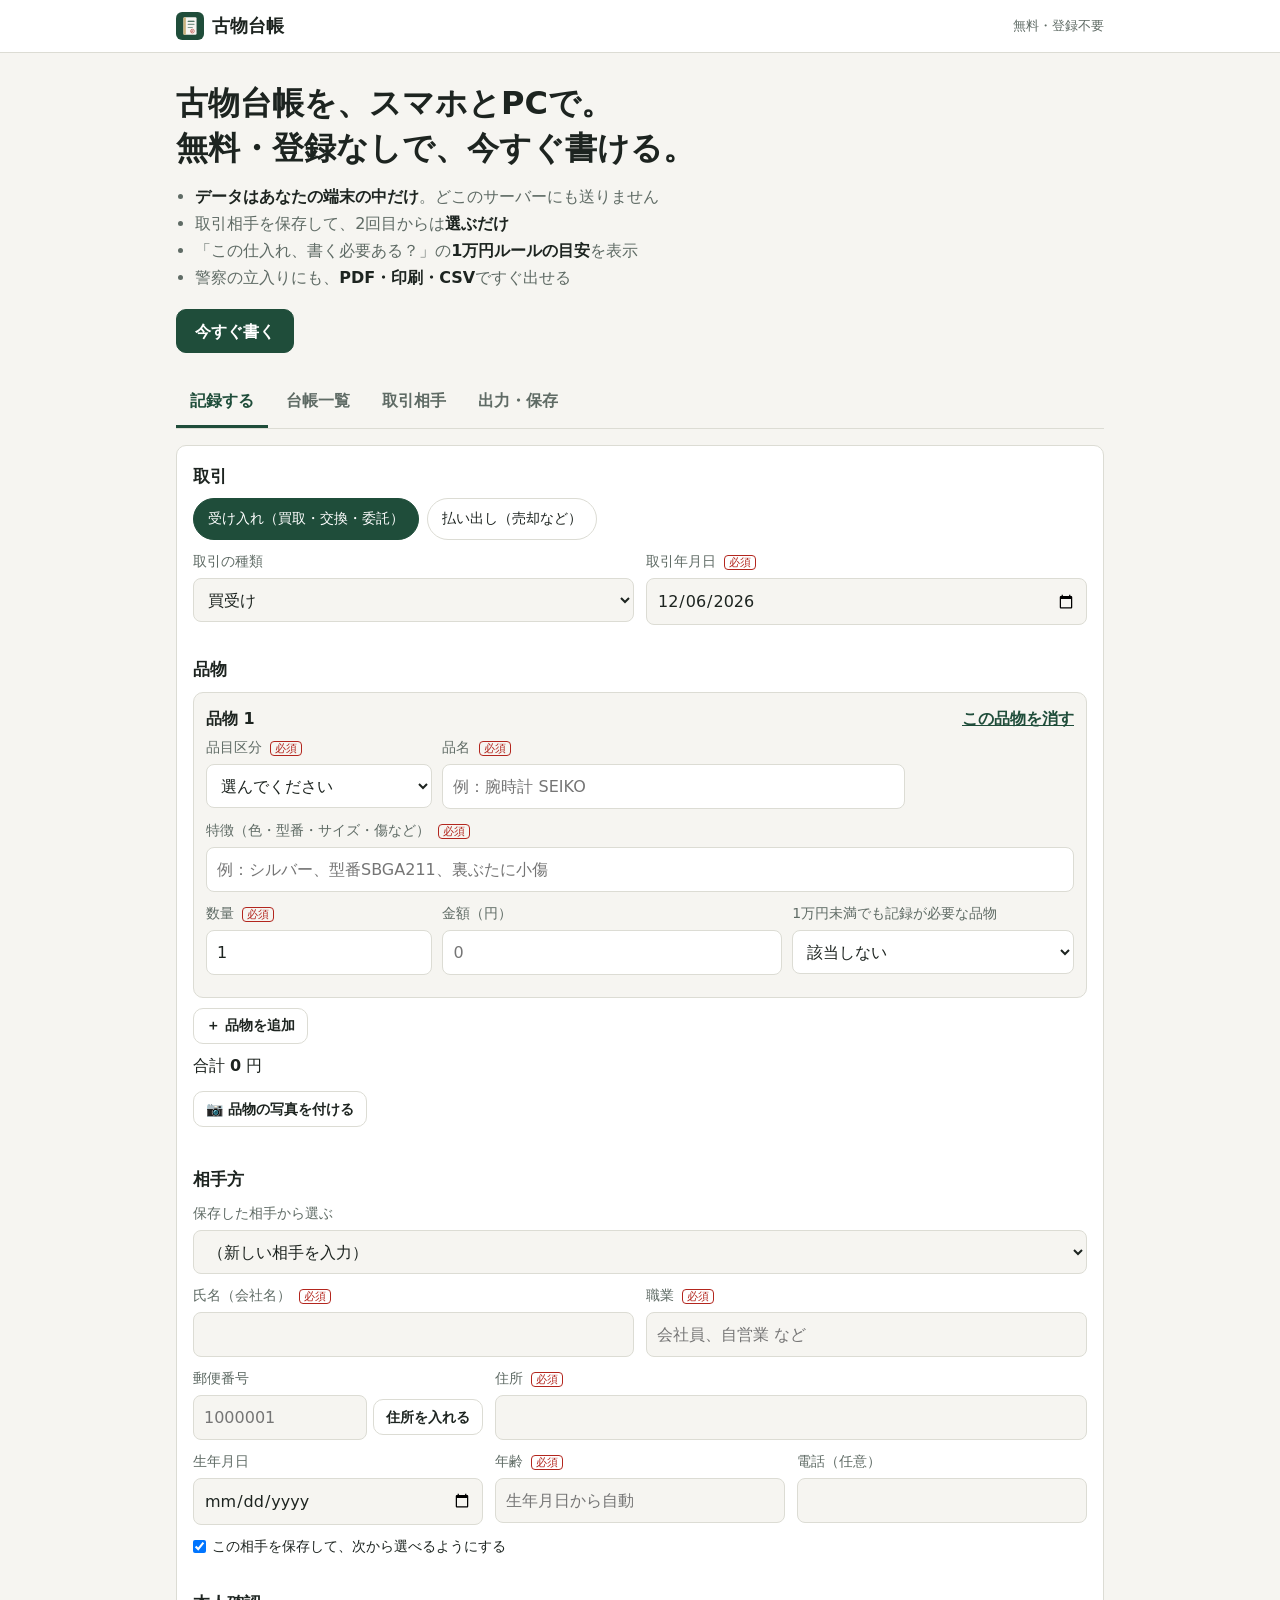
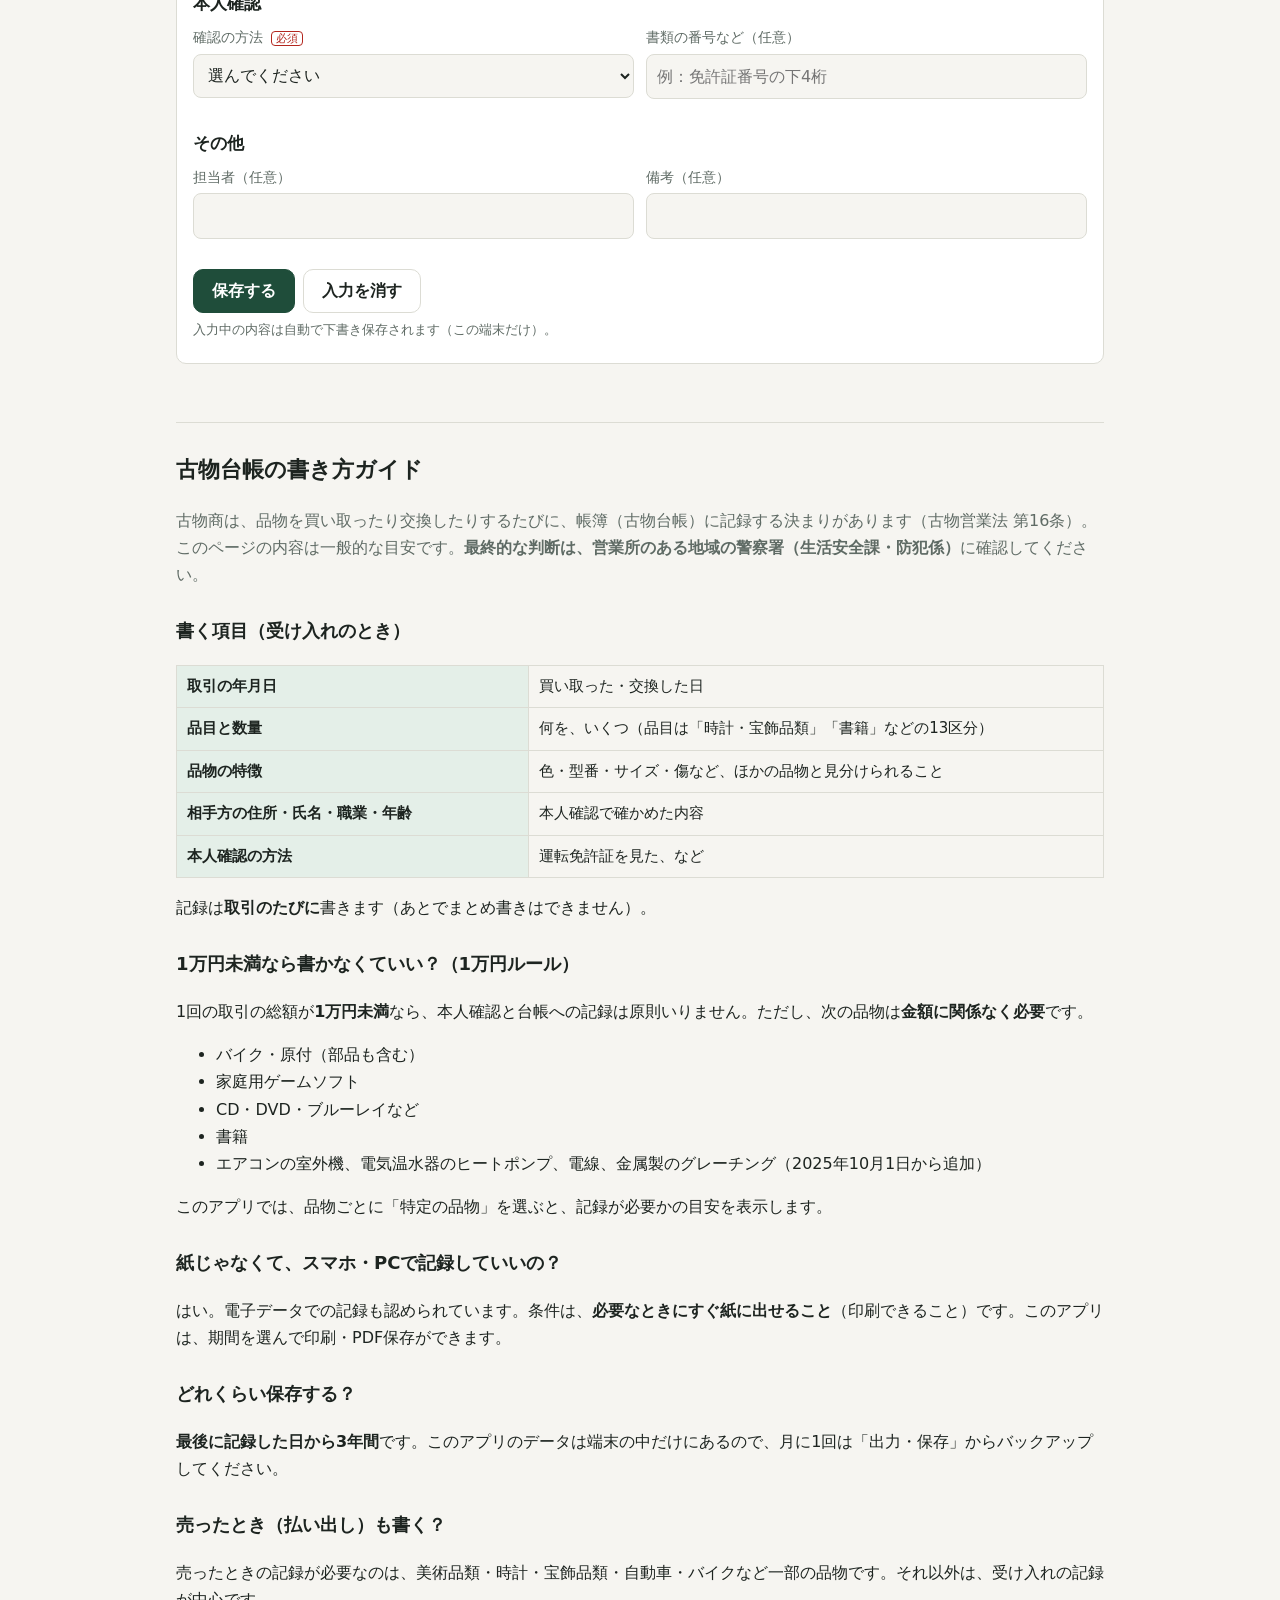
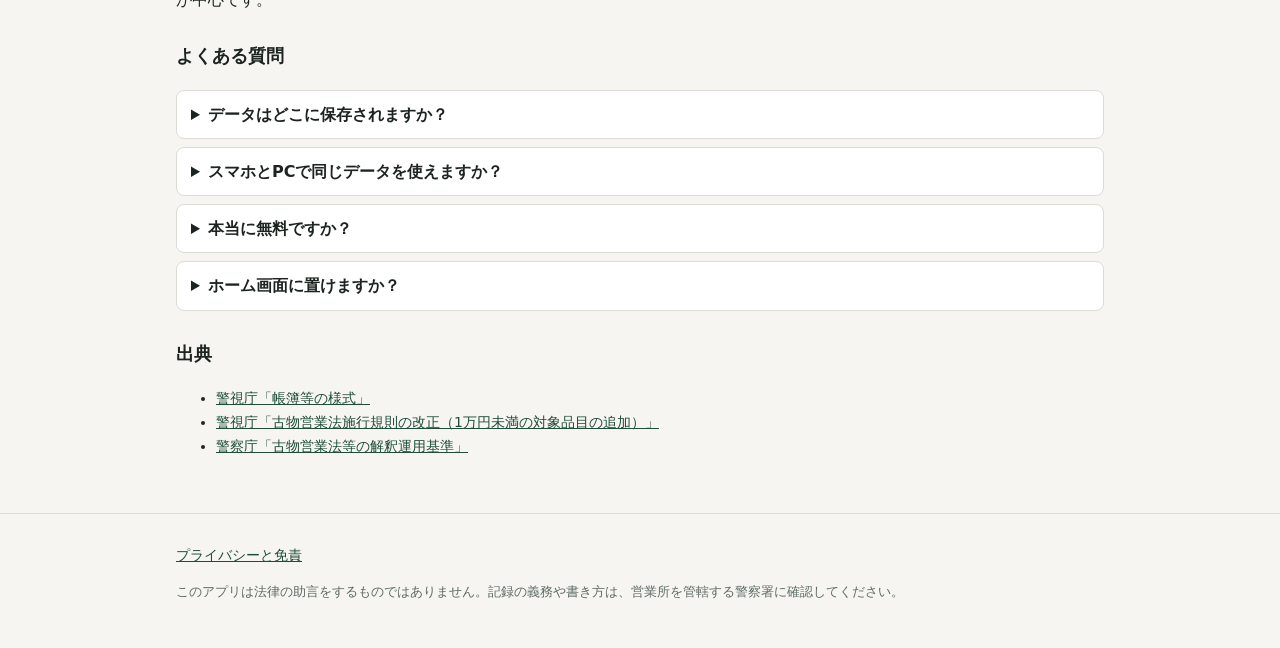
==== index.html @ 2e60dbf2 "古物台帳 #002: first version (on-device storage, 1万円ルール, PDF/CSV, backup) Co-Authored-By: Claude Opus 5." ====
<!doctype html>
<html lang="ja">
<head>
<meta charset="utf-8">
<meta name="viewport" content="width=device-width,initial-scale=1,viewport-fit=cover">
<meta http-equiv="Content-Security-Policy" content="default-src 'self'; script-src 'self'; style-src 'self'; img-src 'self' blob: data:; connect-src 'self' https://zipcloud.ibsnet.co.jp; object-src 'none'; base-uri 'self'; form-action 'none'">
<title>古物台帳アプリ（無料・登録不要）｜スマホとPCで書ける電子の古物台帳</title>
<meta name="description" content="古物商の台帳（帳簿）を、スマホ・PCで無料で書けるWebアプリ。登録不要で、データはあなたの端末の中だけに保存。取引相手の呼び出し、1万円ルールの目安、PDF・CSV出力に対応。">
<meta name="theme-color" content="#1f4d3a">
<meta property="og:type" content="website">
<meta property="og:title" content="古物台帳アプリ（無料・登録不要）">
<meta property="og:description" content="古物商の台帳を、スマホ・PCで無料で。データは端末の中だけ。PDF・CSV出力、1万円ルールの目安つき。">
<meta name="twitter:card" content="summary">
<link rel="manifest" href="manifest.webmanifest">
<link rel="icon" href="icons/icon.svg" type="image/svg+xml">
<link rel="apple-touch-icon" href="icons/icon-180.png">
<link rel="stylesheet" href="style.css">
</head>
<body>
<header class="site-head">
  <div class="wrap head-row">
    <a class="logo" href="./"><img src="icons/icon.svg" alt="" width="28" height="28">古物台帳</a>
    <span class="head-note">無料・登録不要</span>
  </div>
</header>

<main>
<section class="hero">
  <div class="wrap">
    <h1>古物台帳を、スマホとPCで。<br>無料・登録なしで、今すぐ書ける。</h1>
    <ul class="points">
      <li><b>データはあなたの端末の中だけ</b>。どこのサーバーにも送りません</li>
      <li>取引相手を保存して、2回目からは<b>選ぶだけ</b></li>
      <li>「この仕入れ、書く必要ある？」の<b>1万円ルールの目安</b>を表示</li>
      <li>警察の立入りにも、<b>PDF・印刷・CSV</b>ですぐ出せる</li>
    </ul>
    <a class="btn primary" href="#app">今すぐ書く</a>
  </div>
</section>

<section id="app" class="wrap app" aria-label="古物台帳">
  <div id="banner" class="banner" hidden></div>

  <nav class="tabs" role="tablist">
    <button role="tab" data-tab="form" aria-selected="true">記録する</button>
    <button role="tab" data-tab="list">台帳一覧</button>
    <button role="tab" data-tab="partners">取引相手</button>
    <button role="tab" data-tab="export">出力・保存</button>
  </nav>

  <!-- 記録する -->
  <div class="panel" data-panel="form">
    <form id="recForm" autocomplete="off" novalidate>
      <div id="editNote" class="edit-note" hidden>編集中の記録です。<button type="button" class="link" id="cancelEdit">新しく書くに戻る</button></div>

      <fieldset>
        <legend>取引</legend>
        <div class="seg" role="radiogroup" aria-label="区分">
          <label><input type="radio" name="kind" value="受入" checked><span>受け入れ（買取・交換・委託）</span></label>
          <label><input type="radio" name="kind" value="払出"><span>払い出し（売却など）</span></label>
        </div>
        <div class="grid2">
          <label>取引の種類
            <select name="txType"></select>
          </label>
          <label>取引年月日 <em class="req">必須</em>
            <input type="date" name="date" required>
          </label>
        </div>
      </fieldset>

      <fieldset>
        <legend>品物</legend>
        <div id="items"></div>
        <button type="button" class="btn ghost small" id="addItem">＋ 品物を追加</button>
        <div class="total-row">
          <span>合計 <b id="totalYen">0</b> 円</span>
          <span id="judge" class="judge" hidden></span>
        </div>
        <p id="judgeNote" class="hint" hidden></p>
        <div class="photos">
          <label class="btn ghost small file-btn">📷 品物の写真を付ける
            <input type="file" id="photoInput" accept="image/*" multiple hidden>
          </label>
          <div id="photoList" class="photo-list"></div>
        </div>
      </fieldset>

      <fieldset>
        <legend>相手方</legend>
        <label>保存した相手から選ぶ
          <select id="partnerPick"><option value="">（新しい相手を入力）</option></select>
        </label>
        <div class="grid2">
          <label>氏名（会社名） <em class="req" data-req>必須</em>
            <input name="pName" autocomplete="off">
          </label>
          <label>職業 <em class="req" data-req>必須</em>
            <input name="pJob" list="jobList" placeholder="会社員、自営業 など">
            <datalist id="jobList"><option>会社員</option><option>自営業</option><option>公務員</option><option>パート・アルバイト</option><option>学生</option><option>主婦・主夫</option><option>無職</option><option>会社役員</option></datalist>
          </label>
        </div>
        <div class="grid3">
          <label>郵便番号
            <span class="inline"><input name="pZip" inputmode="numeric" placeholder="1000001" maxlength="8"><button type="button" class="btn ghost small" id="zipBtn">住所を入れる</button></span>
          </label>
          <label class="span2">住所 <em class="req" data-req>必須</em>
            <input name="pAddress">
          </label>
        </div>
        <div class="grid3">
          <label>生年月日
            <input type="date" name="pBirth">
          </label>
          <label>年齢 <em class="req" data-req>必須</em>
            <input name="pAge" inputmode="numeric" placeholder="生年月日から自動">
          </label>
          <label>電話（任意）
            <input name="pPhone" inputmode="tel">
          </label>
        </div>
        <label class="check"><input type="checkbox" name="savePartner" checked> この相手を保存して、次から選べるようにする</label>
      </fieldset>

      <fieldset>
        <legend>本人確認</legend>
        <div class="grid2">
          <label>確認の方法 <em class="req" data-req>必須</em>
            <select name="idMethod">
              <option value="">選んでください</option>
              <optgroup label="対面">
                <option>運転免許証の提示</option>
                <option>マイナンバーカードの提示（表面）</option>
                <option>健康保険証等の提示</option>
                <option>在留カード・特別永住者証明書の提示</option>
                <option>その他の身分証明書の提示</option>
              </optgroup>
              <optgroup label="非対面">
                <option>本人限定受取郵便等で確認</option>
                <option>電子署名・公的個人認証で確認</option>
                <option>身分証の写し＋転送不要郵便等で確認</option>
              </optgroup>
              <optgroup label="その他">
                <option>その他（備考に記入）</option>
              </optgroup>
            </select>
          </label>
          <label>書類の番号など（任意）
            <input name="idNote" placeholder="例：免許証番号の下4桁">
          </label>
        </div>
      </fieldset>

      <fieldset>
        <legend>その他</legend>
        <div class="grid2">
          <label>担当者（任意）<input name="staff"></label>
          <label>備考（任意）<input name="memo"></label>
        </div>
      </fieldset>

      <div class="actions">
        <button type="submit" class="btn primary" id="saveBtn">保存する</button>
        <button type="button" class="btn ghost" id="clearBtn">入力を消す</button>
        <button type="button" class="btn danger" id="deleteBtn" hidden>この記録を削除</button>
      </div>
      <p class="hint">入力中の内容は自動で下書き保存されます（この端末だけ）。</p>
    </form>
  </div>

  <!-- 台帳一覧 -->
  <div class="panel" data-panel="list" hidden>
    <div class="filters">
      <label>月 <input type="month" id="fMonth"></label>
      <label class="check"><input type="checkbox" id="fAll"> すべての期間</label>
      <label>区分
        <select id="fKind"><option value="">すべて</option><option>受入</option><option>払出</option></select>
      </label>
      <label class="grow">検索 <input type="search" id="fText" placeholder="品名・相手の名前・特徴"></label>
    </div>
    <p id="listSummary" class="summary"></p>
    <div id="recList" class="rec-list"></div>
  </div>

  <!-- 取引相手 -->
  <div class="panel" data-panel="partners" hidden>
    <p class="hint">保存した相手の情報を直すと、<b>次からの記録</b>に使われます（過去の記録は、その時の内容のまま残ります）。</p>
    <div id="partnerList" class="rec-list"></div>
  </div>

  <!-- 出力・保存 -->
  <div class="panel" data-panel="export" hidden>
    <section class="box">
      <h3>台帳を出す（印刷・PDF・CSV）</h3>
      <div class="filters">
        <label>開始日 <input type="date" id="exFrom"></label>
        <label>終了日 <input type="date" id="exTo"></label>
        <label>区分
          <select id="exKind"><option value="">すべて</option><option>受入</option><option>払出</option></select>
        </label>
      </div>
      <div class="actions">
        <button class="btn primary" id="printBtn">印刷・PDFで保存</button>
        <button class="btn ghost" id="csvBtn">CSV（Excel用）で保存</button>
      </div>
      <p class="hint">PDFにするには、印刷の画面で「PDFとして保存」を選びます（スマホは共有→プリント→拡大して共有 でも保存できます）。</p>
    </section>

    <section class="box">
      <h3>バックアップ（必ずときどき）</h3>
      <p>データはこの端末のブラウザの中だけにあります。<b>端末の故障・機種変更・ブラウザのデータ削除で消えます</b>。古物台帳は3年の保存が必要なので、月に1回はバックアップを保存してください。</p>
      <p id="backupInfo" class="summary"></p>
      <div class="actions">
        <button class="btn primary" id="backupBtn">バックアップを保存（写真込み）</button>
        <label class="btn ghost file-btn">バックアップから戻す
          <input type="file" id="restoreInput" accept="application/json,.json" hidden>
        </label>
      </div>
      <p id="persistInfo" class="hint"></p>
    </section>

    <section class="box want">
      <h3>こんな機能があったら、お金を払っても使いたい？</h3>
      <p class="hint">押してもらえると、作る順番の参考になります（押したことだけが記録され、台帳の中身は送られません）。</p>
      <div class="want-btns">
        <button class="btn ghost small" data-want="sync">スマホとPCで同じ台帳を使う</button>
        <button class="btn ghost small" data-want="stock">在庫・売上・利益の管理</button>
        <button class="btn ghost small" data-want="ocr">身分証の読み取りで自動入力</button>
        <button class="btn ghost small" data-want="multi">複数の店舗・担当者</button>
      </div>
      <p id="wantThanks" class="hint" hidden>ありがとうございます！</p>
    </section>

    <section class="box danger-zone">
      <h3>この端末のデータをすべて消す</h3>
      <button class="btn danger small" id="wipeBtn">すべて消す</button>
    </section>
  </div>
</section>

<article class="wrap guide" id="guide">
  <h2>古物台帳の書き方ガイド</h2>
  <p class="lead">古物商は、品物を買い取ったり交換したりするたびに、帳簿（古物台帳）に記録する決まりがあります（古物営業法 第16条）。このページの内容は一般的な目安です。<b>最終的な判断は、営業所のある地域の警察署（生活安全課・防犯係）</b>に確認してください。</p>

  <h3>書く項目（受け入れのとき）</h3>
  <table class="facts">
    <tr><th>取引の年月日</th><td>買い取った・交換した日</td></tr>
    <tr><th>品目と数量</th><td>何を、いくつ（品目は「時計・宝飾品類」「書籍」などの13区分）</td></tr>
    <tr><th>品物の特徴</th><td>色・型番・サイズ・傷など、ほかの品物と見分けられること</td></tr>
    <tr><th>相手方の住所・氏名・職業・年齢</th><td>本人確認で確かめた内容</td></tr>
    <tr><th>本人確認の方法</th><td>運転免許証を見た、など</td></tr>
  </table>
  <p>記録は<b>取引のたびに</b>書きます（あとでまとめ書きはできません）。</p>

  <h3>1万円未満なら書かなくていい？（1万円ルール）</h3>
  <p>1回の取引の総額が<b>1万円未満</b>なら、本人確認と台帳への記録は原則いりません。ただし、次の品物は<b>金額に関係なく必要</b>です。</p>
  <ul>
    <li>バイク・原付（部品も含む）</li>
    <li>家庭用ゲームソフト</li>
    <li>CD・DVD・ブルーレイなど</li>
    <li>書籍</li>
    <li>エアコンの室外機、電気温水器のヒートポンプ、電線、金属製のグレーチング（2025年10月1日から追加）</li>
  </ul>
  <p>このアプリでは、品物ごとに「特定の品物」を選ぶと、記録が必要かの目安を表示します。</p>

  <h3>紙じゃなくて、スマホ・PCで記録していいの？</h3>
  <p>はい。電子データでの記録も認められています。条件は、<b>必要なときにすぐ紙に出せること</b>（印刷できること）です。このアプリは、期間を選んで印刷・PDF保存ができます。</p>

  <h3>どれくらい保存する？</h3>
  <p><b>最後に記録した日から3年間</b>です。このアプリのデータは端末の中だけにあるので、月に1回は「出力・保存」からバックアップしてください。</p>

  <h3>売ったとき（払い出し）も書く？</h3>
  <p>売ったときの記録が必要なのは、美術品類・時計・宝飾品類・自動車・バイクなど一部の品物です。それ以外は、受け入れの記録が中心です。</p>

  <h3>よくある質問</h3>
  <details><summary>データはどこに保存されますか？</summary><p>あなたが使っている端末のブラウザの中だけです。作者のサーバーにも、ほかの会社のサーバーにも送りません。例外として「住所を入れる」ボタンを押したときだけ、<b>郵便番号だけ</b>を住所検索サービス（zipcloud）に送ります。</p></details>
  <details><summary>スマホとPCで同じデータを使えますか？</summary><p>今はできません。バックアップを保存して、もう一方の端末で「バックアップから戻す」を使うと移せます。</p></details>
  <details><summary>本当に無料ですか？</summary><p>はい。登録もいりません。将来、有料の追加機能を作るかもしれませんが、今ある機能は無料のまま使えます。</p></details>
  <details><summary>ホーム画面に置けますか？</summary><p>はい。スマホのブラウザのメニューから「ホーム画面に追加」を選ぶと、アプリのように開けます。</p></details>

  <h3>出典</h3>
  <ul class="src">
    <li><a href="https://www.keishicho.metro.tokyo.lg.jp/tetsuzuki/kobutsu/youshiki/chobo_yoshiki.html" rel="noopener" target="_blank">警視庁「帳簿等の様式」</a></li>
    <li><a href="https://www.keishicho.metro.tokyo.lg.jp/tetsuzuki/kobutsu/kaisetsu/kobutsu_sekoukisoku.html" rel="noopener" target="_blank">警視庁「古物営業法施行規則の改正（1万円未満の対象品目の追加）」</a></li>
    <li><a href="https://www.npa.go.jp/laws/notification/seian/seiki/20260514kobutsukaishaku.pdf" rel="noopener" target="_blank">警察庁「古物営業法等の解釈運用基準」</a></li>
  </ul>
</article>
</main>

<footer class="site-foot">
  <div class="wrap">
    <p><a href="privacy.html">プライバシーと免責</a></p>
    <p class="small">このアプリは法律の助言をするものではありません。記録の義務や書き方は、営業所を管轄する警察署に確認してください。</p>
  </div>
</footer>

<div id="print" aria-hidden="true"></div>
<div id="toast" class="toast" role="status" hidden></div>

<script src="app.js" type="module"></script>
</body>
</html>
---- style.css ----
:root {
  --bg: #f6f5f1;
  --card: #ffffff;
  --text: #1d2420;
  --muted: #5f6b65;
  --line: #dcdcd4;
  --accent: #1f4d3a;
  --accent-ink: #ffffff;
  --accent-soft: #e4efe8;
  --warn: #9a5b00;
  --warn-soft: #fff3dc;
  --ok: #1f6b3d;
  --ok-soft: #e2f4e8;
  --danger: #b3261e;
  --radius: 10px;
  color-scheme: light;
}
@media (prefers-color-scheme: dark) {
  :root {
    --bg: #141816;
    --card: #1d2320;
    --text: #e6ebe8;
    --muted: #9aa7a0;
    --line: #34403a;
    --accent: #6fbf95;
    --accent-ink: #0d1a13;
    --accent-soft: #23362b;
    --warn: #f0b860;
    --warn-soft: #3a2f1a;
    --ok: #7fd6a2;
    --ok-soft: #1f3a2a;
    --danger: #ff8a80;
    color-scheme: dark;
  }
}

* { box-sizing: border-box; }
[hidden] { display: none !important; }
html { -webkit-text-size-adjust: 100%; scroll-behavior: smooth; }
body {
  margin: 0;
  background: var(--bg);
  color: var(--text);
  font-family: system-ui, -apple-system, "Hiragino Sans", "Hiragino Kaku Gothic ProN", "Noto Sans JP", "Yu Gothic UI", Meiryo, sans-serif;
  font-size: 16px;
  line-height: 1.7;
}
a { color: var(--accent); }
.wrap { max-width: 960px; margin: 0 auto; padding: 0 16px; }
.small { font-size: 13px; }

.site-head { background: var(--card); border-bottom: 1px solid var(--line); }
.head-row { display: flex; align-items: center; justify-content: space-between; height: 52px; }
.logo { display: flex; gap: 8px; align-items: center; font-weight: 700; color: var(--text); text-decoration: none; font-size: 18px; }
.head-note { font-size: 13px; color: var(--muted); }

.hero { padding: 28px 0 8px; }
.hero h1 { font-size: clamp(22px, 4.6vw, 32px); line-height: 1.4; margin: 0 0 12px; }
.points { margin: 0 0 18px; padding-left: 1.2em; color: var(--muted); }
.points b { color: var(--text); }

.btn {
  display: inline-flex; align-items: center; justify-content: center; gap: 6px;
  min-height: 44px; padding: 0 18px; border-radius: var(--radius);
  border: 1px solid var(--line); background: var(--card); color: var(--text);
  font: inherit; font-weight: 600; cursor: pointer; text-decoration: none;
}
.btn.primary { background: var(--accent); border-color: var(--accent); color: var(--accent-ink); }
.btn.ghost { background: transparent; }
.btn.danger { border-color: var(--danger); color: var(--danger); background: transparent; }
.btn.small { min-height: 36px; padding: 0 12px; font-size: 14px; }
.btn:focus-visible, input:focus-visible, select:focus-visible, button:focus-visible { outline: 3px solid var(--accent); outline-offset: 2px; }
.link { background: none; border: 0; color: var(--accent); text-decoration: underline; font: inherit; cursor: pointer; padding: 0; }

.app { padding-top: 16px; padding-bottom: 32px; scroll-margin-top: 8px; }
.banner { background: var(--warn-soft); color: var(--warn); border-radius: var(--radius); padding: 10px 14px; margin-bottom: 12px; font-size: 14px; }
.tabs { display: flex; gap: 4px; overflow-x: auto; border-bottom: 1px solid var(--line); margin-bottom: 16px; }
.tabs button {
  flex: 0 0 auto; background: none; border: 0; border-bottom: 3px solid transparent;
  padding: 10px 14px; font: inherit; font-weight: 600; color: var(--muted); cursor: pointer;
}
.tabs button[aria-selected="true"] { color: var(--accent); border-bottom-color: var(--accent); }

.panel { background: var(--card); border: 1px solid var(--line); border-radius: var(--radius); padding: 16px; }
fieldset { border: 0; padding: 0; margin: 0 0 20px; min-width: 0; }
legend { font-weight: 700; font-size: 17px; margin-bottom: 8px; padding: 0; }
label { display: block; font-size: 14px; color: var(--muted); margin-bottom: 10px; }
input, select {
  display: block; width: 100%; margin-top: 4px; min-height: 44px; padding: 8px 10px;
  border: 1px solid var(--line); border-radius: 8px; background: var(--bg); color: var(--text);
  font: inherit; font-size: 16px;
}
input[type="checkbox"], input[type="radio"] { display: inline; width: auto; min-height: 0; margin: 0 6px 0 0; }
.check { display: flex; align-items: center; color: var(--text); }
.req { font-style: normal; font-size: 11px; color: var(--danger); border: 1px solid currentColor; border-radius: 4px; padding: 0 4px; margin-left: 4px; }
.req.off { display: none; }
.grid2, .grid3 { display: grid; gap: 0 12px; grid-template-columns: 1fr; }
@media (min-width: 640px) {
  .grid2 { grid-template-columns: 1fr 1fr; }
  .grid3 { grid-template-columns: 1fr 1fr 1fr; }
  .span2 { grid-column: span 2; }
}
.inline { display: flex; gap: 6px; align-items: center; }
.inline input { flex: 1; }
.inline .btn { margin-top: 4px; white-space: nowrap; }

.seg { display: flex; flex-wrap: wrap; gap: 8px; margin-bottom: 10px; }
.seg label { margin: 0; }
.seg input { position: absolute; opacity: 0; }
.seg span { display: inline-block; padding: 8px 14px; border: 1px solid var(--line); border-radius: 999px; color: var(--text); cursor: pointer; font-size: 14px; }
.seg input:checked + span { background: var(--accent); border-color: var(--accent); color: var(--accent-ink); }
.seg input:focus-visible + span { outline: 3px solid var(--accent); outline-offset: 2px; }

.item { border: 1px solid var(--line); border-radius: var(--radius); padding: 12px; margin-bottom: 10px; background: var(--bg); }
.item input, .item select { background: var(--card); }
.item-head { display: flex; justify-content: space-between; align-items: center; font-weight: 700; margin-bottom: 4px; }
.item-grid { display: grid; gap: 0 10px; grid-template-columns: 1fr 1fr; }
/* スマホ：数量と金額だけ横並び、ほかは1列 */
.item-grid > label { grid-column: 1 / -1; }
.item-grid > .half { grid-column: auto; }
@media (min-width: 640px) {
  .item-grid { grid-template-columns: 2fr 3fr 1fr 1.4fr; }
  .item-grid > label { grid-column: auto; }
  .item-grid > .wide { grid-column: span 2; }
  .item-grid > .full { grid-column: 1 / -1; }
}

.total-row { display: flex; flex-wrap: wrap; gap: 8px 16px; align-items: center; margin-top: 8px; font-size: 16px; }
.judge { font-size: 14px; font-weight: 700; padding: 4px 10px; border-radius: 999px; }
.judge.need { background: var(--warn-soft); color: var(--warn); }
.judge.free { background: var(--ok-soft); color: var(--ok); }
.hint { font-size: 13px; color: var(--muted); margin: 6px 0; }

.photos { margin-top: 12px; }
.photo-list { display: flex; flex-wrap: wrap; gap: 8px; margin-top: 8px; }
.photo-list figure { margin: 0; position: relative; }
.photo-list img { width: 84px; height: 84px; object-fit: cover; border-radius: 8px; border: 1px solid var(--line); display: block; }
.photo-list button { position: absolute; top: -6px; right: -6px; width: 26px; height: 26px; border-radius: 50%; border: 0; background: var(--danger); color: #fff; cursor: pointer; font-size: 14px; line-height: 1; }

.actions { display: flex; flex-wrap: wrap; gap: 8px; margin-top: 8px; }
.edit-note { background: var(--accent-soft); border-radius: 8px; padding: 8px 12px; margin-bottom: 12px; font-size: 14px; }

.filters { display: flex; flex-wrap: wrap; gap: 0 12px; align-items: flex-end; }
.filters label { flex: 0 1 180px; }
.filters .grow { flex: 1 1 220px; }
.filters .check { flex: 0 0 auto; margin-bottom: 20px; }
.summary { font-size: 14px; color: var(--muted); }

.rec-list { display: grid; gap: 8px; }
.rec {
  display: grid; grid-template-columns: auto 1fr auto; gap: 4px 12px; align-items: center;
  text-align: left; width: 100%; padding: 12px; border: 1px solid var(--line); border-radius: var(--radius);
  background: var(--bg); color: var(--text); font: inherit; cursor: pointer;
}
.rec:hover { border-color: var(--accent); }
.rec .d { font-size: 13px; color: var(--muted); white-space: nowrap; }
.rec .t { font-weight: 600; overflow: hidden; text-overflow: ellipsis; white-space: nowrap; }
.rec .s { grid-column: 2 / 4; font-size: 13px; color: var(--muted); overflow: hidden; text-overflow: ellipsis; white-space: nowrap; }
.rec .y { font-weight: 700; white-space: nowrap; }
.tag { font-size: 11px; padding: 1px 6px; border-radius: 4px; background: var(--accent-soft); color: var(--accent); margin-right: 6px; }
.tag.out { background: var(--warn-soft); color: var(--warn); }
.empty { text-align: center; color: var(--muted); padding: 24px 0; }

.box { border: 1px solid var(--line); border-radius: var(--radius); padding: 14px; margin-bottom: 14px; }
.box h3 { margin: 0 0 8px; font-size: 16px; }
.want-btns { display: flex; flex-wrap: wrap; gap: 8px; }
.want-btns .on { background: var(--accent-soft); border-color: var(--accent); }
.danger-zone { border-color: var(--danger); }

.guide { padding-top: 8px; padding-bottom: 40px; }
.guide h2 { font-size: 22px; border-top: 1px solid var(--line); padding-top: 28px; }
.guide h3 { font-size: 18px; margin-top: 28px; }
.lead { color: var(--muted); }
.facts { border-collapse: collapse; width: 100%; font-size: 15px; }
.facts th, .facts td { border: 1px solid var(--line); padding: 8px 10px; text-align: left; vertical-align: top; }
.facts th { background: var(--accent-soft); width: 38%; }
details { border: 1px solid var(--line); border-radius: 8px; padding: 10px 14px; margin-bottom: 8px; background: var(--card); }
summary { cursor: pointer; font-weight: 600; }
.src { font-size: 14px; }

.site-foot { border-top: 1px solid var(--line); padding: 16px 0 32px; color: var(--muted); font-size: 14px; }

.toast {
  position: fixed; left: 50%; bottom: 24px; transform: translateX(-50%);
  background: var(--text); color: var(--bg); padding: 10px 18px; border-radius: 999px;
  font-size: 14px; box-shadow: 0 6px 20px rgba(0,0,0,.2); z-index: 10; max-width: calc(100% - 32px);
}

/* 印刷：台帳の表だけ出す */
#print { display: none; }
@media print {
  @page { size: A4 landscape; margin: 10mm; }
  body { background: #fff; color: #000; font-size: 9pt; line-height: 1.4; }
  body > *:not(#print) { display: none !important; }
  #print { display: block; }
  #print h1 { font-size: 13pt; margin: 0 0 4px; }
  #print .meta { font-size: 8pt; margin-bottom: 6px; }
  #print table { border-collapse: collapse; width: 100%; }
  #print th, #print td { border: 0.5pt solid #000; padding: 2pt 3pt; vertical-align: top; text-align: left; }
  #print th { background: #eee; -webkit-print-color-adjust: exact; print-color-adjust: exact; }
  #print tr { page-break-inside: avoid; }
  #print .num { text-align: right; white-space: nowrap; }
}
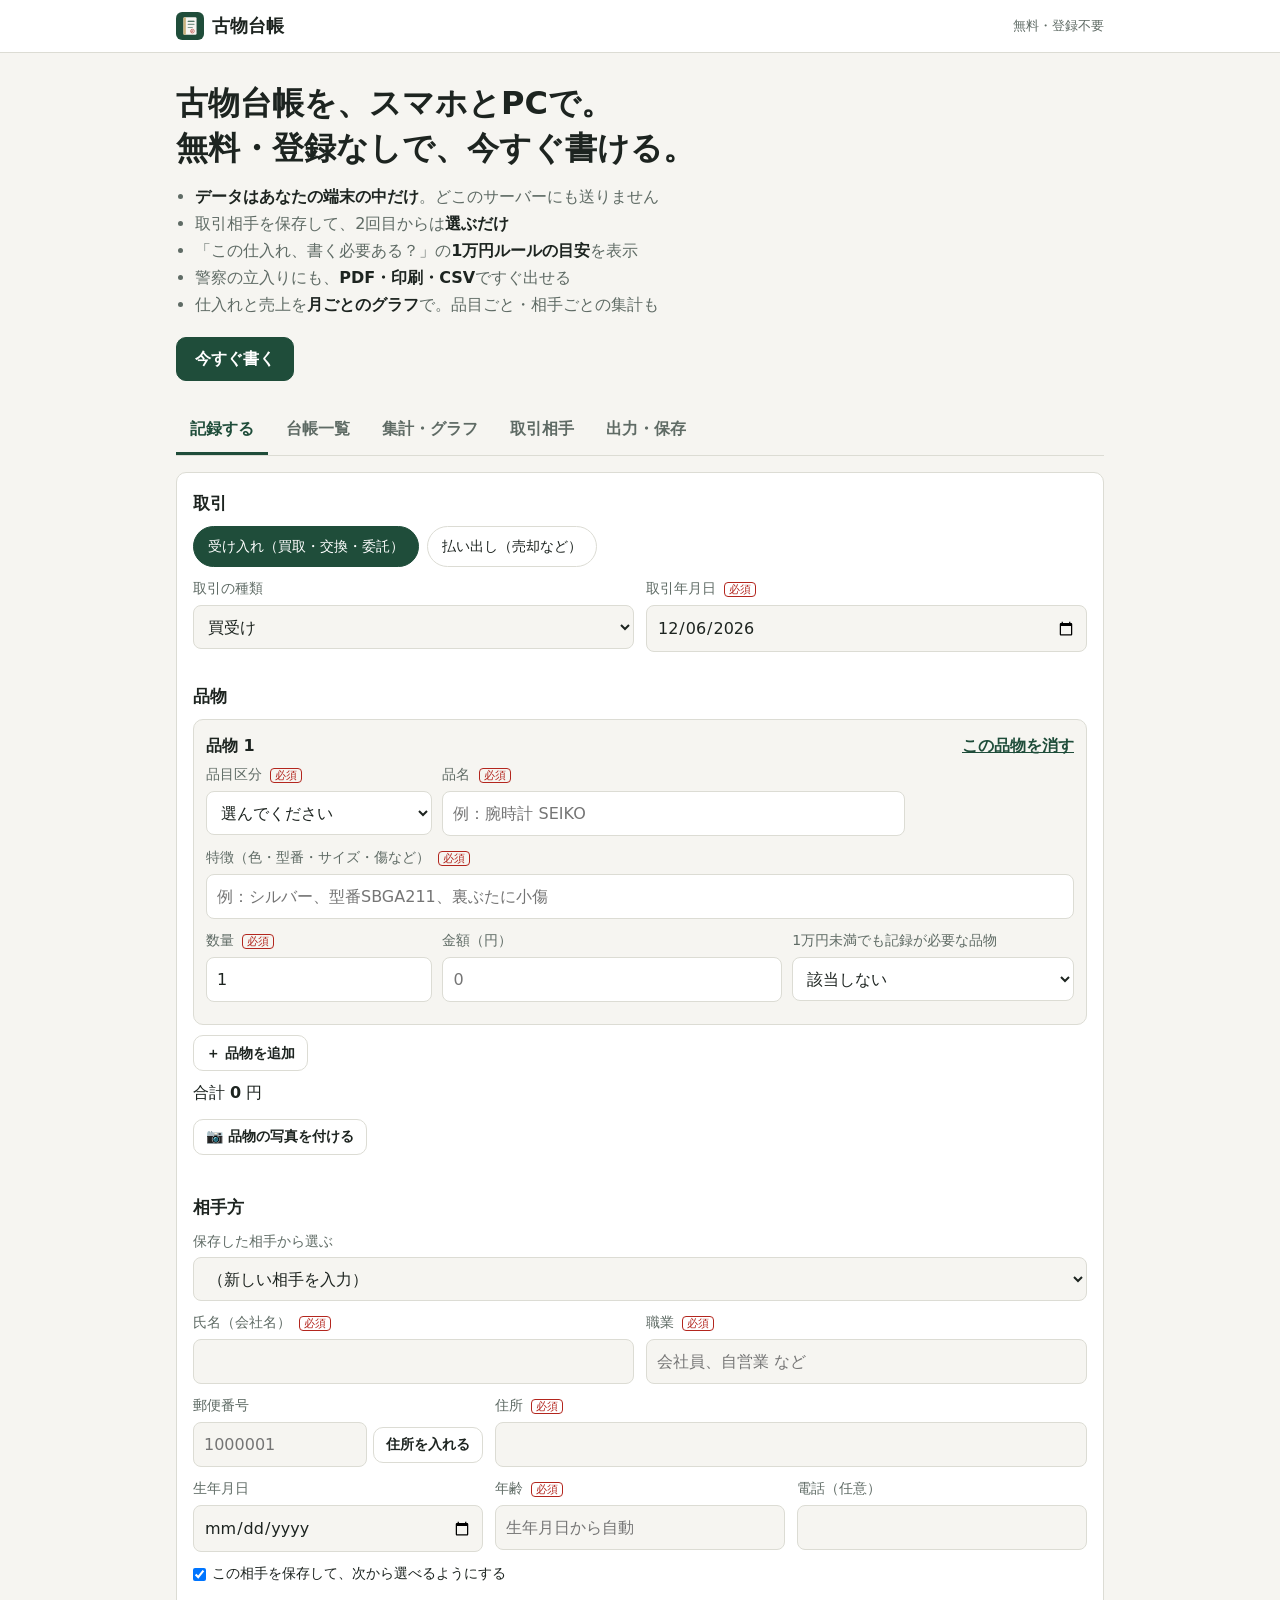
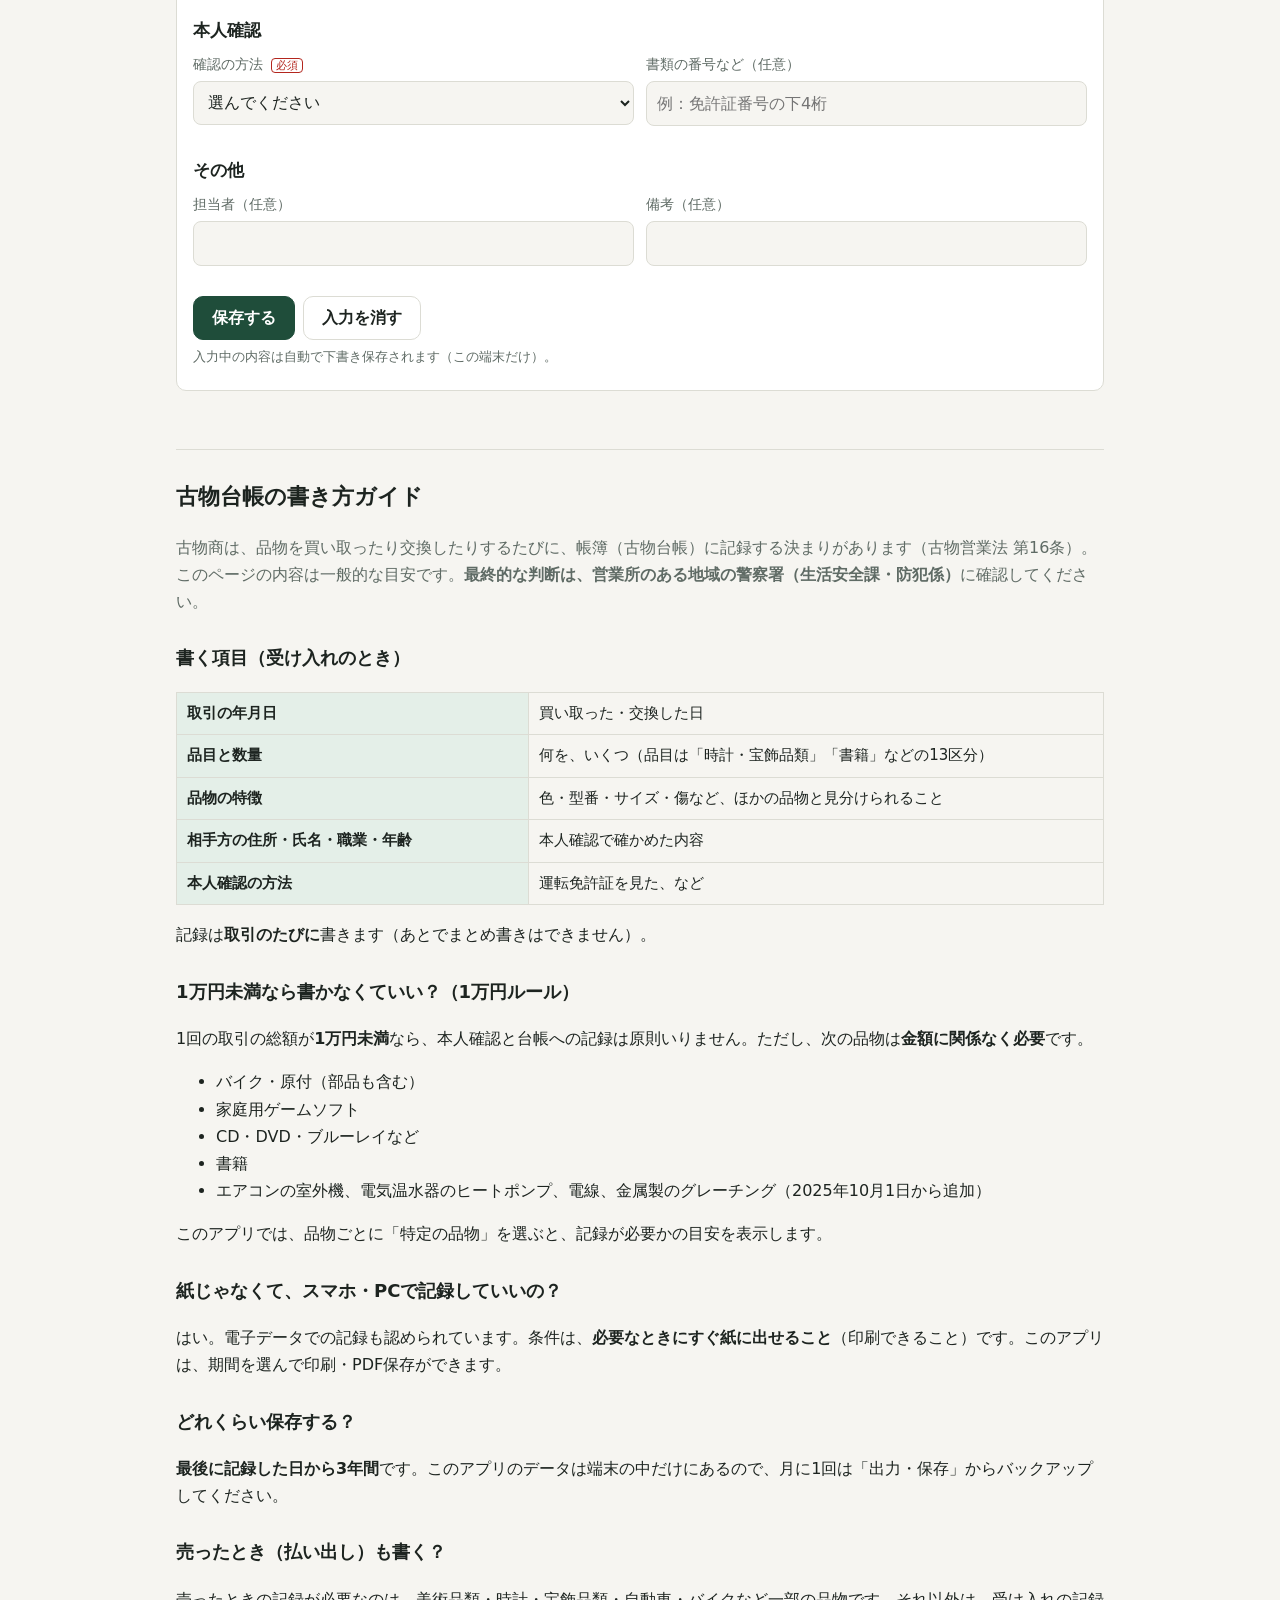
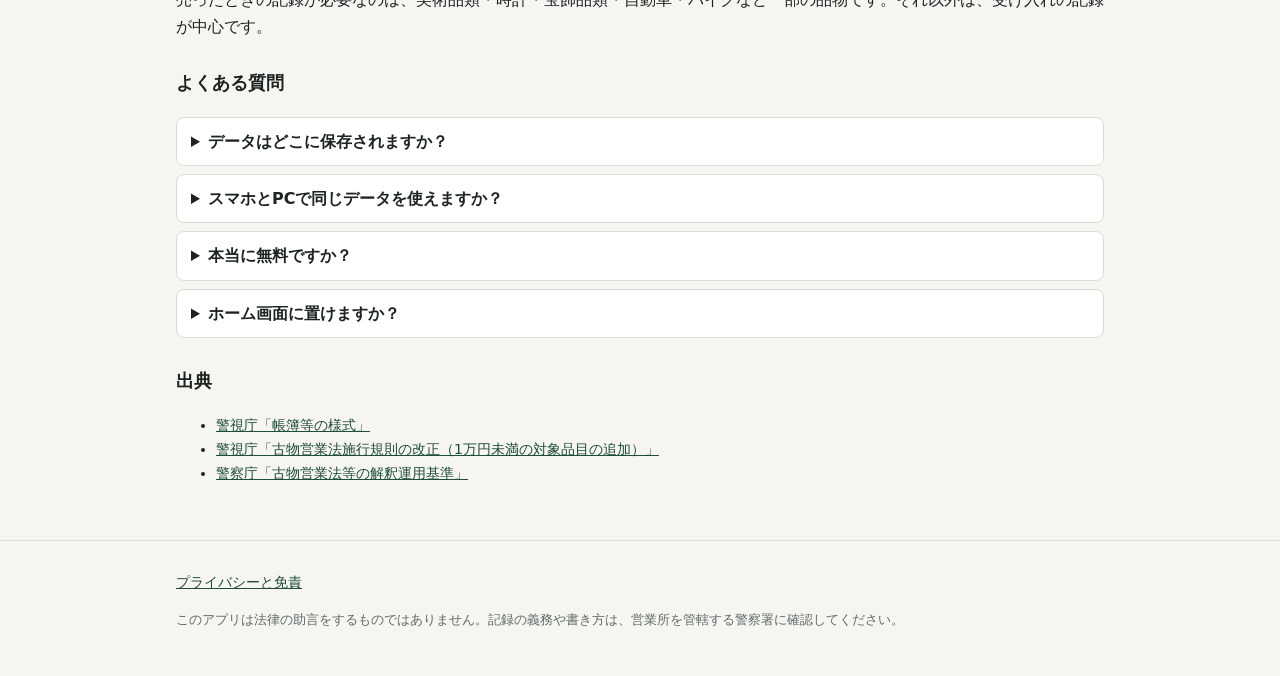
==== commit d3253b63: "Add 集計・グラフ tab: monthly purchases vs sales, by category, top partners Co-Authored-By: Claude Opus 5." ====
--- a/index.html
+++ b/index.html
@@ -33,6 +33,7 @@
       <li>取引相手を保存して、2回目からは<b>選ぶだけ</b></li>
       <li>「この仕入れ、書く必要ある？」の<b>1万円ルールの目安</b>を表示</li>
       <li>警察の立入りにも、<b>PDF・印刷・CSV</b>ですぐ出せる</li>
+      <li>仕入れと売上を<b>月ごとのグラフ</b>で。品目ごと・相手ごとの集計も</li>
     </ul>
     <a class="btn primary" href="#app">今すぐ書く</a>
   </div>
@@ -44,6 +45,7 @@
   <nav class="tabs" role="tablist">
     <button role="tab" data-tab="form" aria-selected="true">記録する</button>
     <button role="tab" data-tab="list">台帳一覧</button>
+    <button role="tab" data-tab="stats">集計・グラフ</button>
     <button role="tab" data-tab="partners">取引相手</button>
     <button role="tab" data-tab="export">出力・保存</button>
   </nav>
@@ -182,6 +184,33 @@
     <div id="recList" class="rec-list"></div>
   </div>
 
+  <!-- 集計・グラフ -->
+  <div class="panel" data-panel="stats" hidden>
+    <div class="filters">
+      <label>期間
+        <select id="sRange">
+          <option value="12">過去12か月</option>
+          <option value="year">今年</option>
+          <option value="6">過去6か月</option>
+          <option value="all">すべて</option>
+        </select>
+      </label>
+    </div>
+    <div class="cards">
+      <div class="card"><span>仕入れ（受け入れ）</span><b id="sIn">0円</b><small id="sInN"></small></div>
+      <div class="card"><span>売上（払い出し）</span><b id="sOut">0円</b><small id="sOutN"></small></div>
+      <div class="card"><span>差額（売上−仕入れ）</span><b id="sDiff">0円</b><small>目安</small></div>
+    </div>
+    <h3 class="chart-title">月ごとの仕入れと売上</h3>
+    <div class="legend"><span class="key in"></span>仕入れ <span class="key out"></span>売上</div>
+    <div id="chartMonthly" class="chart"></div>
+    <h3 class="chart-title">品目区分ごとの金額</h3>
+    <div id="chartCategory" class="chart"></div>
+    <h3 class="chart-title">よく取引する相手（仕入れ）</h3>
+    <div id="topPartners"></div>
+    <p class="hint">差額は、期間内の売上から仕入れを引いた目安です（在庫の増減は含みません）。払い出しの記録に売った金額を入れると、売上のグラフに出ます。</p>
+  </div>
+
   <!-- 取引相手 -->
   <div class="panel" data-panel="partners" hidden>
     <p class="hint">保存した相手の情報を直すと、<b>次からの記録</b>に使われます（過去の記録は、その時の内容のまま残ります）。</p>
--- a/style.css
+++ b/style.css
@@ -161,6 +161,26 @@
 .tag.out { background: var(--warn-soft); color: var(--warn); }
 .empty { text-align: center; color: var(--muted); padding: 24px 0; }
 
+.cards { display: grid; gap: 8px; grid-template-columns: repeat(auto-fit, minmax(150px, 1fr)); margin: 4px 0 12px; }
+.card { border: 1px solid var(--line); border-radius: var(--radius); padding: 8px 12px; background: var(--bg); display: grid; line-height: 1.5; }
+.card span { font-size: 12px; color: var(--muted); }
+.card b { font-size: 19px; }
+.card small { font-size: 12px; color: var(--muted); }
+.chart-title { font-size: 15px; margin: 18px 0 4px; }
+.chart svg { width: 100%; height: auto; display: block; }
+.chart .grid-line { stroke: var(--line); stroke-width: 1; }
+.chart .axis { fill: var(--muted); font-size: 11px; }
+.chart .label { fill: var(--text); font-size: 13px; }
+.bar-in { fill: var(--accent); }
+.bar-out { fill: #d08a1e; }
+.legend { font-size: 13px; color: var(--muted); display: flex; align-items: center; gap: 6px; }
+.key { display: inline-block; width: 12px; height: 12px; border-radius: 3px; margin-left: 8px; }
+.key.in { background: var(--accent); }
+.key.out { background: #d08a1e; }
+.top-list { margin: 0; padding-left: 1.4em; }
+.top-list li { padding: 4px 0; border-bottom: 1px solid var(--line); }
+.top-list li span:last-child { float: right; color: var(--muted); font-size: 14px; }
+
 .box { border: 1px solid var(--line); border-radius: var(--radius); padding: 14px; margin-bottom: 14px; }
 .box h3 { margin: 0 0 8px; font-size: 16px; }
 .want-btns { display: flex; flex-wrap: wrap; gap: 8px; }
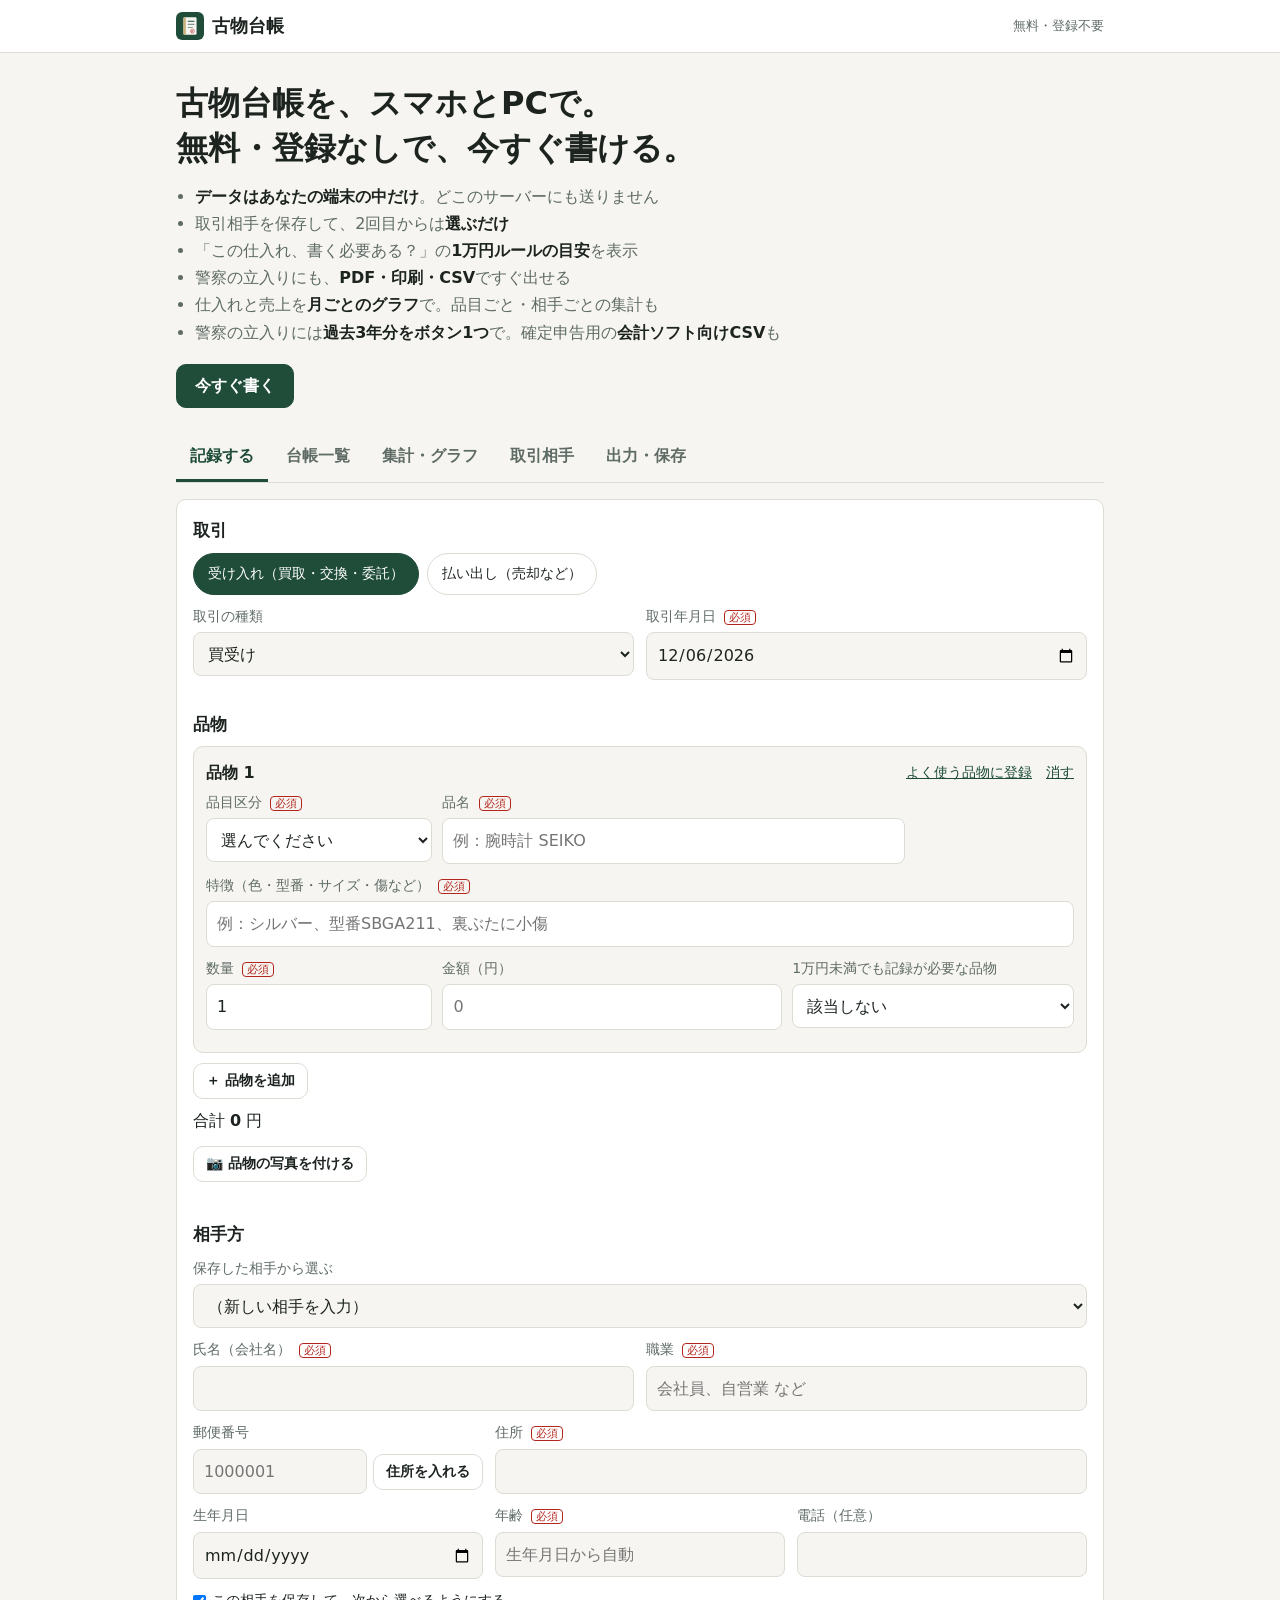
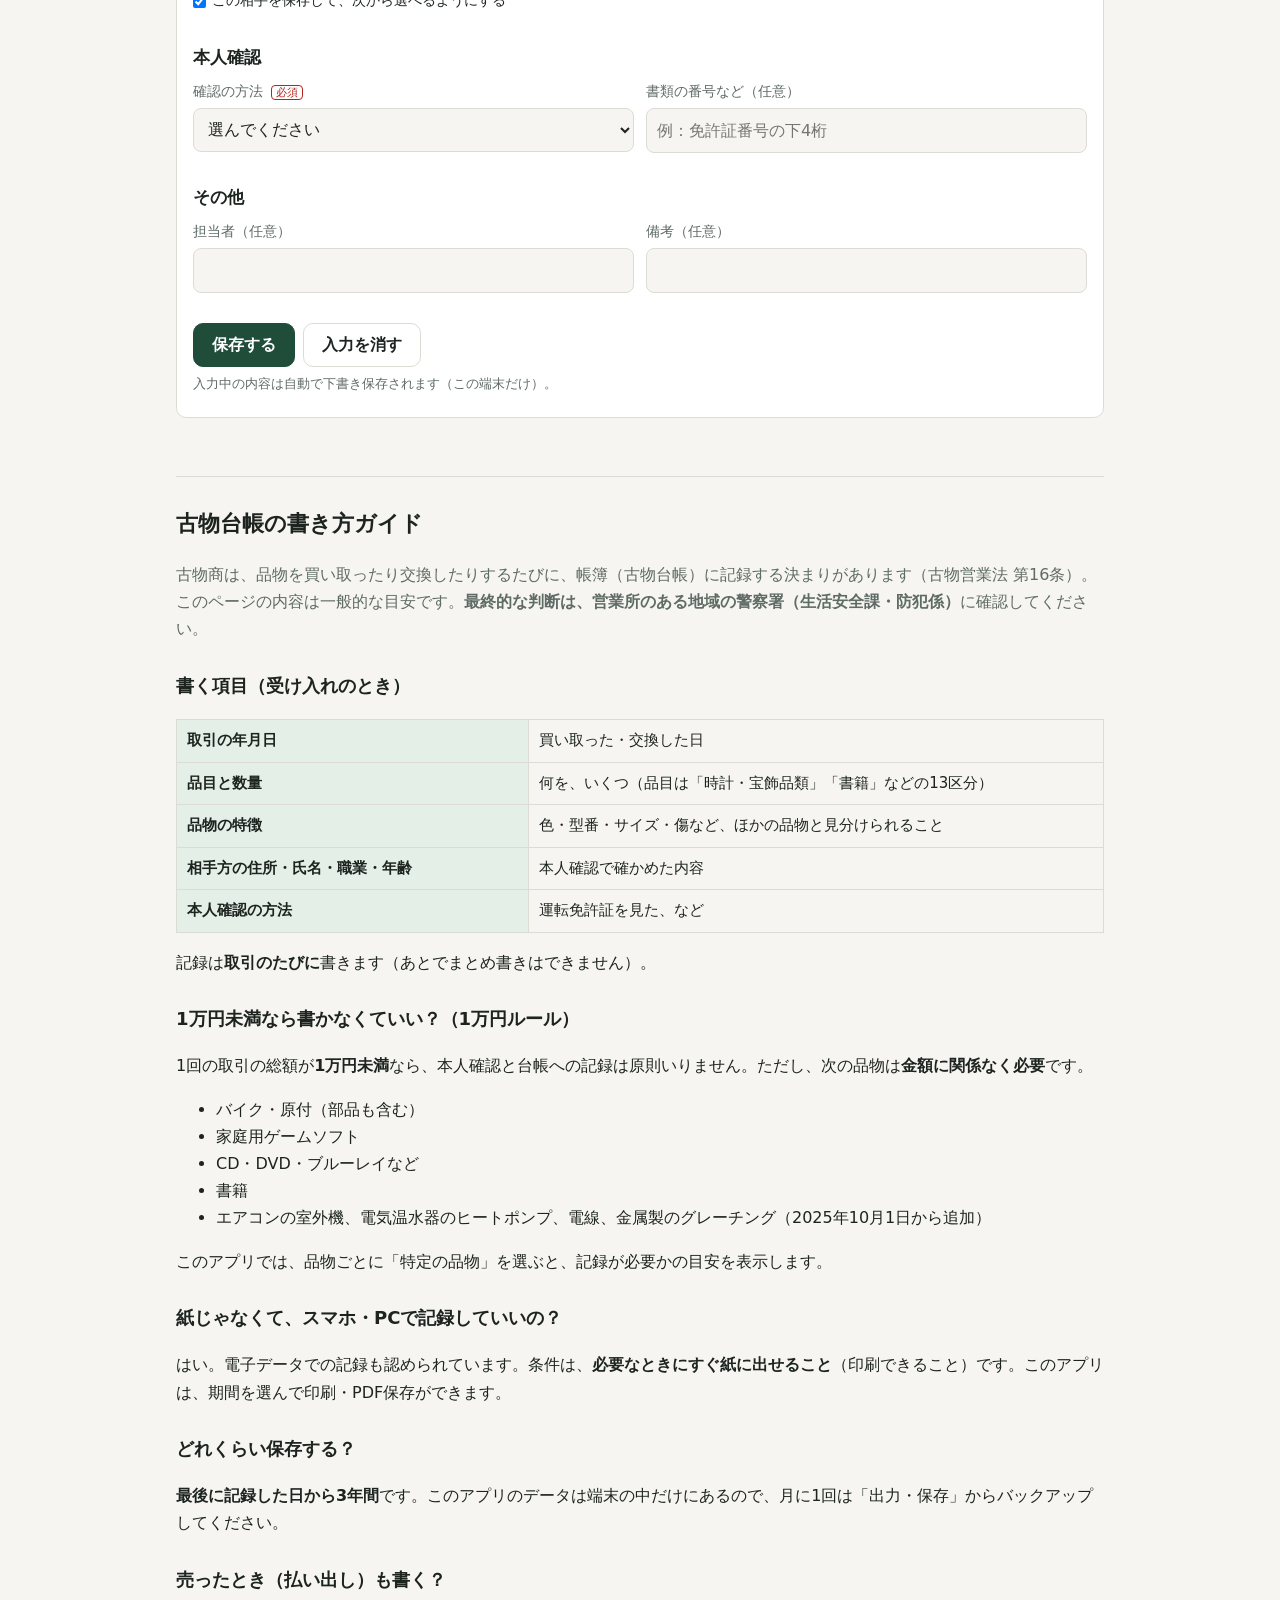
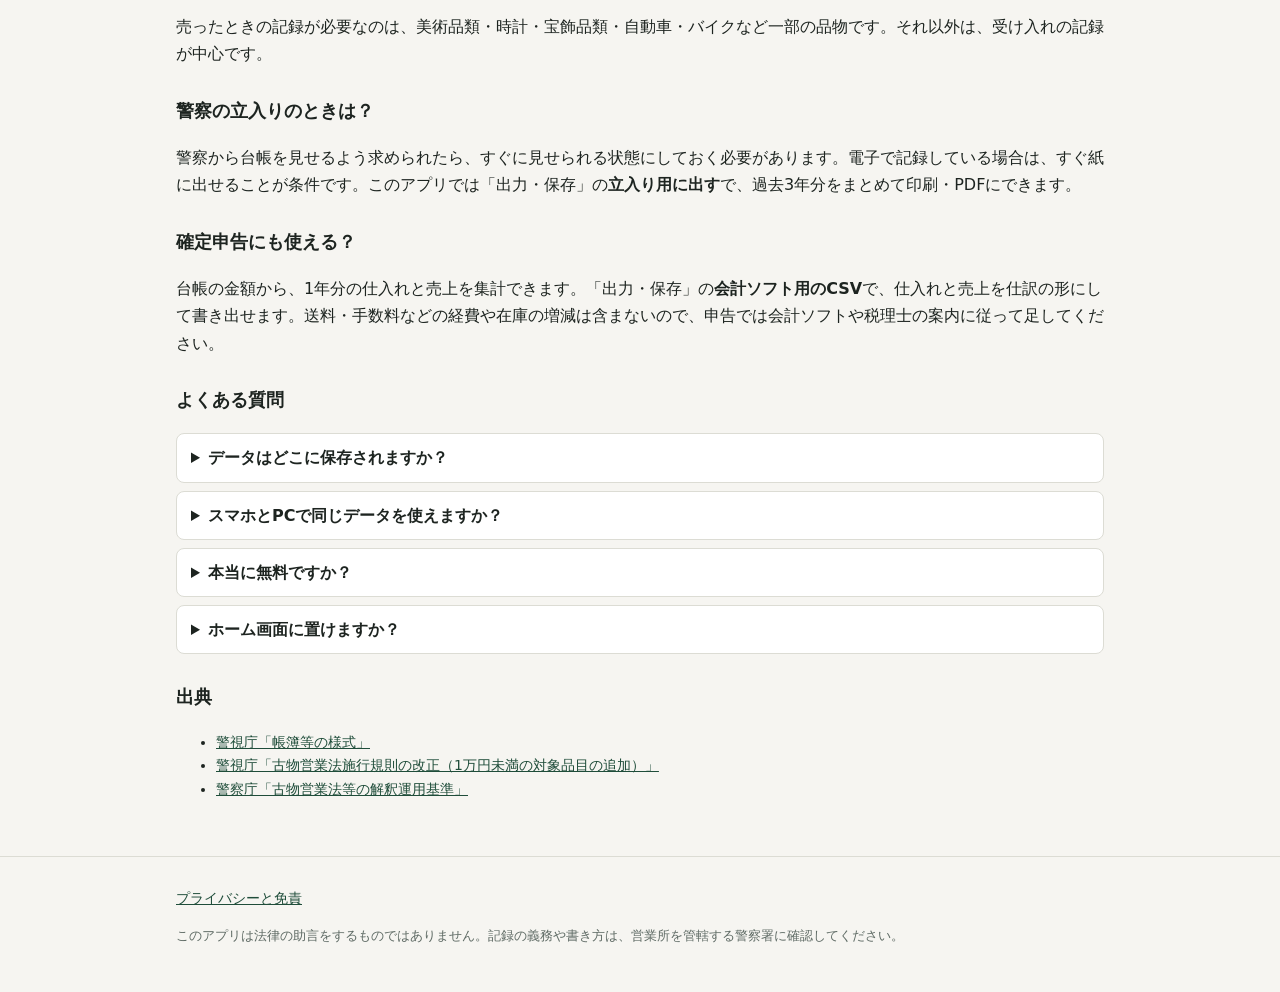
==== commit 0c086b92: "Add favorite items, copy-to-new, 3-year inspection export and tax-return journal CSV Co-Authored-By:" ====
--- a/index.html
+++ b/index.html
@@ -7,6 +7,9 @@
 <title>古物台帳アプリ（無料・登録不要）｜スマホとPCで書ける電子の古物台帳</title>
 <meta name="description" content="古物商の台帳（帳簿）を、スマホ・PCで無料で書けるWebアプリ。登録不要で、データはあなたの端末の中だけに保存。取引相手の呼び出し、1万円ルールの目安、PDF・CSV出力に対応。">
 <meta name="theme-color" content="#1f4d3a">
+<link rel="canonical" href="https://iku081414-coder.github.io/kobutsu-daicho/">
+<meta property="og:url" content="https://iku081414-coder.github.io/kobutsu-daicho/">
+<meta property="og:image" content="https://iku081414-coder.github.io/kobutsu-daicho/icons/icon-512.png">
 <meta property="og:type" content="website">
 <meta property="og:title" content="古物台帳アプリ（無料・登録不要）">
 <meta property="og:description" content="古物商の台帳を、スマホ・PCで無料で。データは端末の中だけ。PDF・CSV出力、1万円ルールの目安つき。">
@@ -34,6 +37,7 @@
       <li>「この仕入れ、書く必要ある？」の<b>1万円ルールの目安</b>を表示</li>
       <li>警察の立入りにも、<b>PDF・印刷・CSV</b>ですぐ出せる</li>
       <li>仕入れと売上を<b>月ごとのグラフ</b>で。品目ごと・相手ごとの集計も</li>
+      <li>警察の立入りには<b>過去3年分をボタン1つ</b>で。確定申告用の<b>会計ソフト向けCSV</b>も</li>
     </ul>
     <a class="btn primary" href="#app">今すぐ書く</a>
   </div>
@@ -73,6 +77,10 @@
 
       <fieldset>
         <legend>品物</legend>
+        <div id="tplRow" class="tpl-row" hidden>
+          <select id="tplPick" aria-label="よく使う品物から追加"></select>
+          <button type="button" class="link" id="tplManage">登録を消す</button>
+        </div>
         <div id="items"></div>
         <button type="button" class="btn ghost small" id="addItem">＋ 品物を追加</button>
         <div class="total-row">
@@ -164,6 +172,7 @@
       <div class="actions">
         <button type="submit" class="btn primary" id="saveBtn">保存する</button>
         <button type="button" class="btn ghost" id="clearBtn">入力を消す</button>
+        <button type="button" class="btn ghost" id="copyBtn" hidden>コピーして新しく書く</button>
         <button type="button" class="btn danger" id="deleteBtn" hidden>この記録を削除</button>
       </div>
       <p class="hint">入力中の内容は自動で下書き保存されます（この端末だけ）。</p>
@@ -236,6 +245,28 @@
     </section>
 
     <section class="box">
+      <h3>警察の立入りがあったら</h3>
+      <p>保存が必要な<b>過去3年分</b>の台帳を、ボタン1つで印刷・PDFにできます。法律で決められた項目（年月日・品目・数量・特徴・相手方の住所氏名職業年齢・確認の方法）がすべて入ります。</p>
+      <button class="btn primary" id="inspectBtn">立入り用に出す（過去3年分）</button>
+    </section>
+
+    <section class="box">
+      <h3>確定申告用</h3>
+      <div class="filters">
+        <label>年 <select id="taxYear"></select></label>
+        <label>お金の出入りの科目
+          <select id="taxAccount"><option>現金</option><option>普通預金</option></select>
+        </label>
+      </div>
+      <div class="actions">
+        <button class="btn primary" id="journalBtn">会計ソフト用のCSV（仕訳）</button>
+        <button class="btn ghost" id="yearSumBtn">1年の集計表（印刷・PDF）</button>
+      </div>
+      <p class="hint">仕入れは「仕入高／現金」、売上は「現金／売上高」の形で1件1行にします。多くの会計ソフトの「仕訳のインポート」で、列を合わせて取り込めます。送料や手数料などの経費は含みません。</p>
+      <p class="hint">会計ソフトの例：<a href="https://www.freee.co.jp/kojin/" rel="noopener" target="_blank">freee会計</a>／<a href="https://biz.moneyforward.com/tax_return/" rel="noopener" target="_blank">マネーフォワード クラウド確定申告</a></p>
+    </section>
+
+    <section class="box">
       <h3>バックアップ（必ずときどき）</h3>
       <p>データはこの端末のブラウザの中だけにあります。<b>端末の故障・機種変更・ブラウザのデータ削除で消えます</b>。古物台帳は3年の保存が必要なので、月に1回はバックアップを保存してください。</p>
       <p id="backupInfo" class="summary"></p>
@@ -301,6 +332,12 @@
   <h3>売ったとき（払い出し）も書く？</h3>
   <p>売ったときの記録が必要なのは、美術品類・時計・宝飾品類・自動車・バイクなど一部の品物です。それ以外は、受け入れの記録が中心です。</p>
 
+  <h3>警察の立入りのときは？</h3>
+  <p>警察から台帳を見せるよう求められたら、すぐに見せられる状態にしておく必要があります。電子で記録している場合は、すぐ紙に出せることが条件です。このアプリでは「出力・保存」の<b>立入り用に出す</b>で、過去3年分をまとめて印刷・PDFにできます。</p>
+
+  <h3>確定申告にも使える？</h3>
+  <p>台帳の金額から、1年分の仕入れと売上を集計できます。「出力・保存」の<b>会計ソフト用のCSV</b>で、仕入れと売上を仕訳の形にして書き出せます。送料・手数料などの経費や在庫の増減は含まないので、申告では会計ソフトや税理士の案内に従って足してください。</p>
+
   <h3>よくある質問</h3>
   <details><summary>データはどこに保存されますか？</summary><p>あなたが使っている端末のブラウザの中だけです。作者のサーバーにも、ほかの会社のサーバーにも送りません。例外として「住所を入れる」ボタンを押したときだけ、<b>郵便番号だけ</b>を住所検索サービス（zipcloud）に送ります。</p></details>
   <details><summary>スマホとPCで同じデータを使えますか？</summary><p>今はできません。バックアップを保存して、もう一方の端末で「バックアップから戻す」を使うと移せます。</p></details>
--- a/style.css
+++ b/style.css
@@ -114,6 +114,10 @@
 .item { border: 1px solid var(--line); border-radius: var(--radius); padding: 12px; margin-bottom: 10px; background: var(--bg); }
 .item input, .item select { background: var(--card); }
 .item-head { display: flex; justify-content: space-between; align-items: center; font-weight: 700; margin-bottom: 4px; }
+.item-links { display: flex; gap: 14px; font-weight: 400; font-size: 14px; }
+.tpl-row { display: flex; gap: 12px; align-items: center; margin-bottom: 10px; }
+.tpl-row select { margin-top: 0; flex: 1; }
+.tpl-row .link { font-size: 13px; white-space: nowrap; }
 .item-grid { display: grid; gap: 0 10px; grid-template-columns: 1fr 1fr; }
 /* スマホ：数量と金額だけ横並び、ほかは1列 */
 .item-grid > label { grid-column: 1 / -1; }
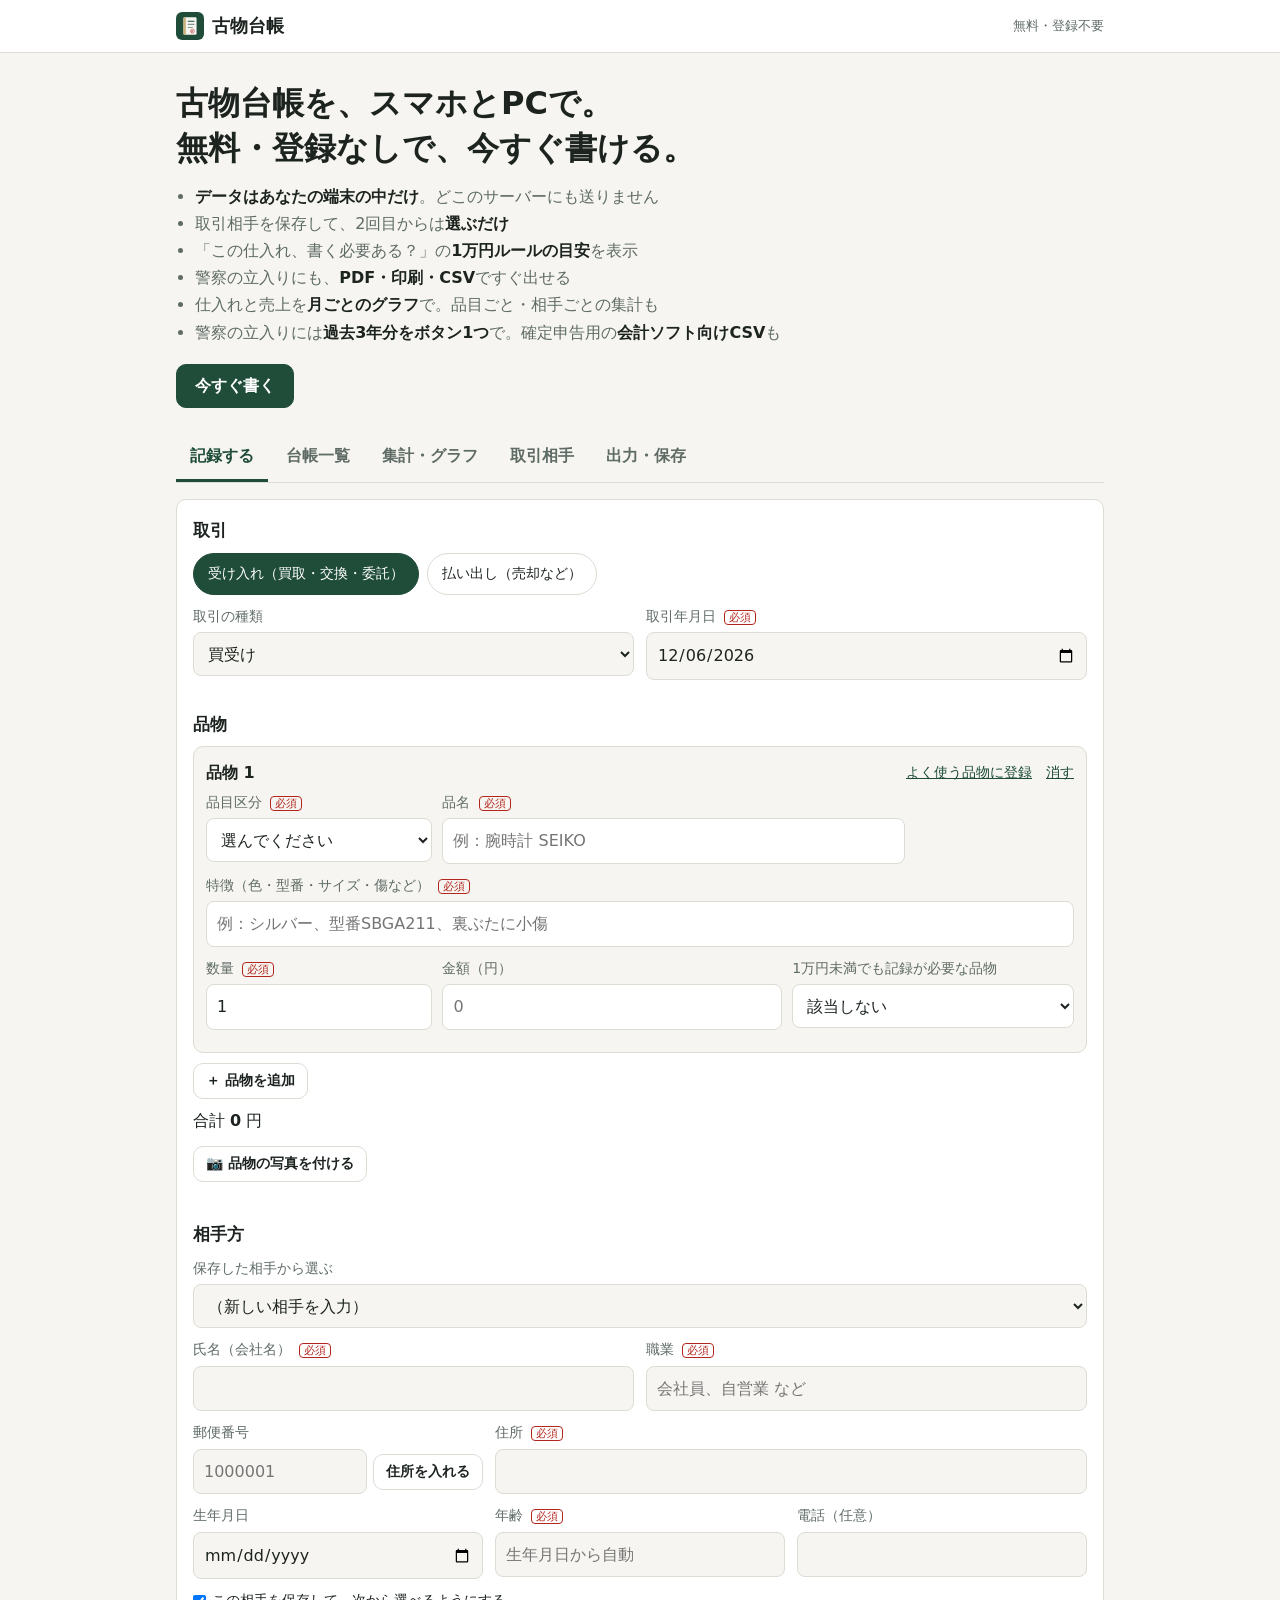
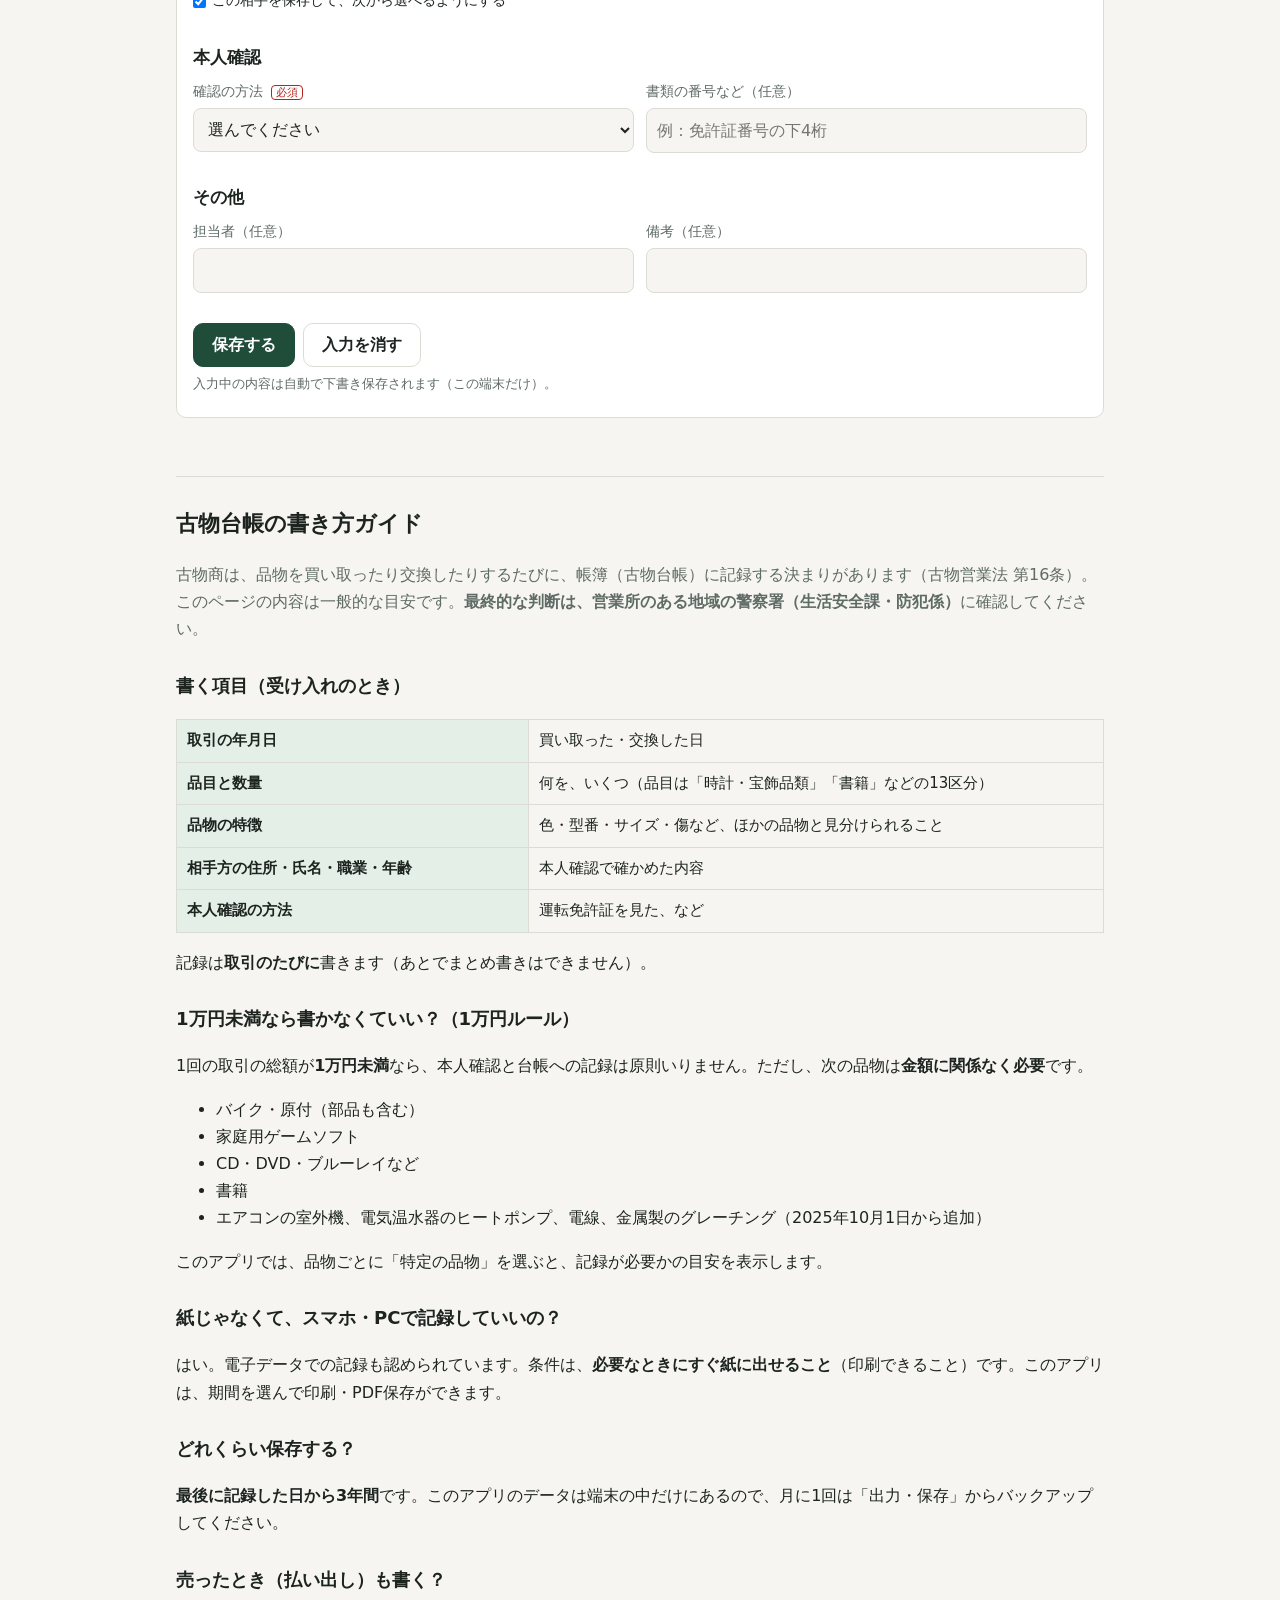
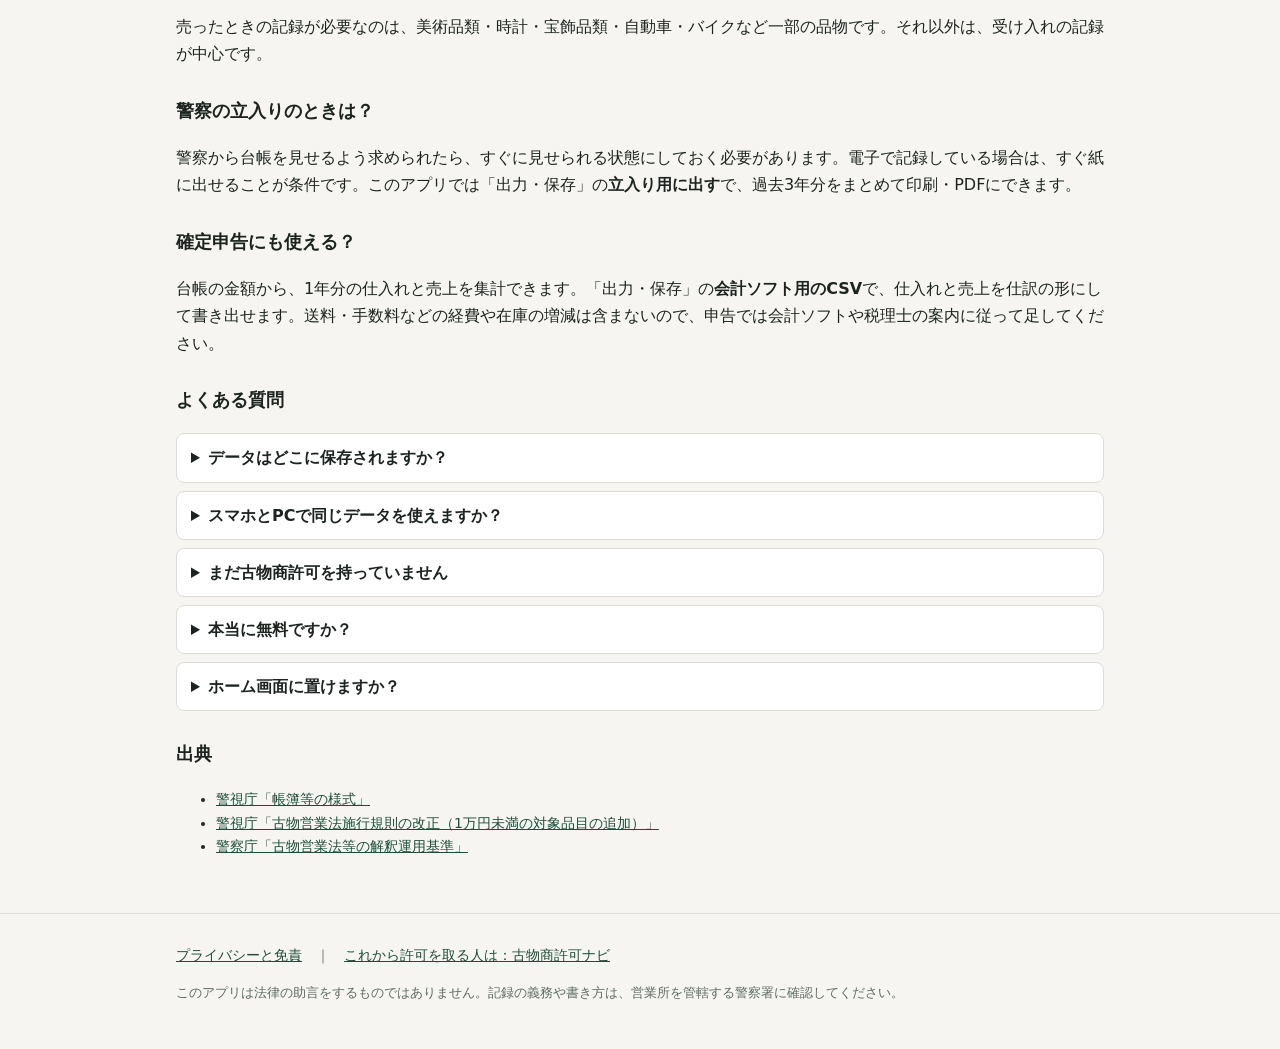
==== commit 55797bd3: "Link to the sister tool 古物商許可ナビ (FAQ + footer) Co-Authored-By: Claude Opus 5.5 <noreply@anthropic.co" ====
--- a/index.html
+++ b/index.html
@@ -8,6 +8,7 @@
 <meta name="description" content="古物商の台帳（帳簿）を、スマホ・PCで無料で書けるWebアプリ。登録不要で、データはあなたの端末の中だけに保存。取引相手の呼び出し、1万円ルールの目安、PDF・CSV出力に対応。">
 <meta name="theme-color" content="#1f4d3a">
 <link rel="canonical" href="https://iku081414-coder.github.io/kobutsu-daicho/">
+<meta name="google-site-verification" content="wagcX2W-kKSrQeZxypoL707kyUdr0vEea7gr2Qpj81Q">
 <meta property="og:url" content="https://iku081414-coder.github.io/kobutsu-daicho/">
 <meta property="og:image" content="https://iku081414-coder.github.io/kobutsu-daicho/icons/icon-512.png">
 <meta property="og:type" content="website">
@@ -341,6 +342,7 @@
   <h3>よくある質問</h3>
   <details><summary>データはどこに保存されますか？</summary><p>あなたが使っている端末のブラウザの中だけです。作者のサーバーにも、ほかの会社のサーバーにも送りません。例外として「住所を入れる」ボタンを押したときだけ、<b>郵便番号だけ</b>を住所検索サービス（zipcloud）に送ります。</p></details>
   <details><summary>スマホとPCで同じデータを使えますか？</summary><p>今はできません。バックアップを保存して、もう一方の端末で「バックアップから戻す」を使うと移せます。</p></details>
+  <details><summary>まだ古物商許可を持っていません</summary><p>許可を取る前に古物の売買を仕事にすることはできません。必要な書類は、姉妹ツールの<a href="https://iku081414-coder.github.io/kobutsu-kyoka/">古物商許可ナビ</a>（無料・登録不要）で、質問に答えるだけでチェックリストにできます。</p></details>
   <details><summary>本当に無料ですか？</summary><p>はい。登録もいりません。将来、有料の追加機能を作るかもしれませんが、今ある機能は無料のまま使えます。</p></details>
   <details><summary>ホーム画面に置けますか？</summary><p>はい。スマホのブラウザのメニューから「ホーム画面に追加」を選ぶと、アプリのように開けます。</p></details>
 
@@ -355,7 +357,7 @@
 
 <footer class="site-foot">
   <div class="wrap">
-    <p><a href="privacy.html">プライバシーと免責</a></p>
+    <p><a href="privacy.html">プライバシーと免責</a>　｜　<a href="https://iku081414-coder.github.io/kobutsu-kyoka/">これから許可を取る人は：古物商許可ナビ</a></p>
     <p class="small">このアプリは法律の助言をするものではありません。記録の義務や書き方は、営業所を管轄する警察署に確認してください。</p>
   </div>
 </footer>
